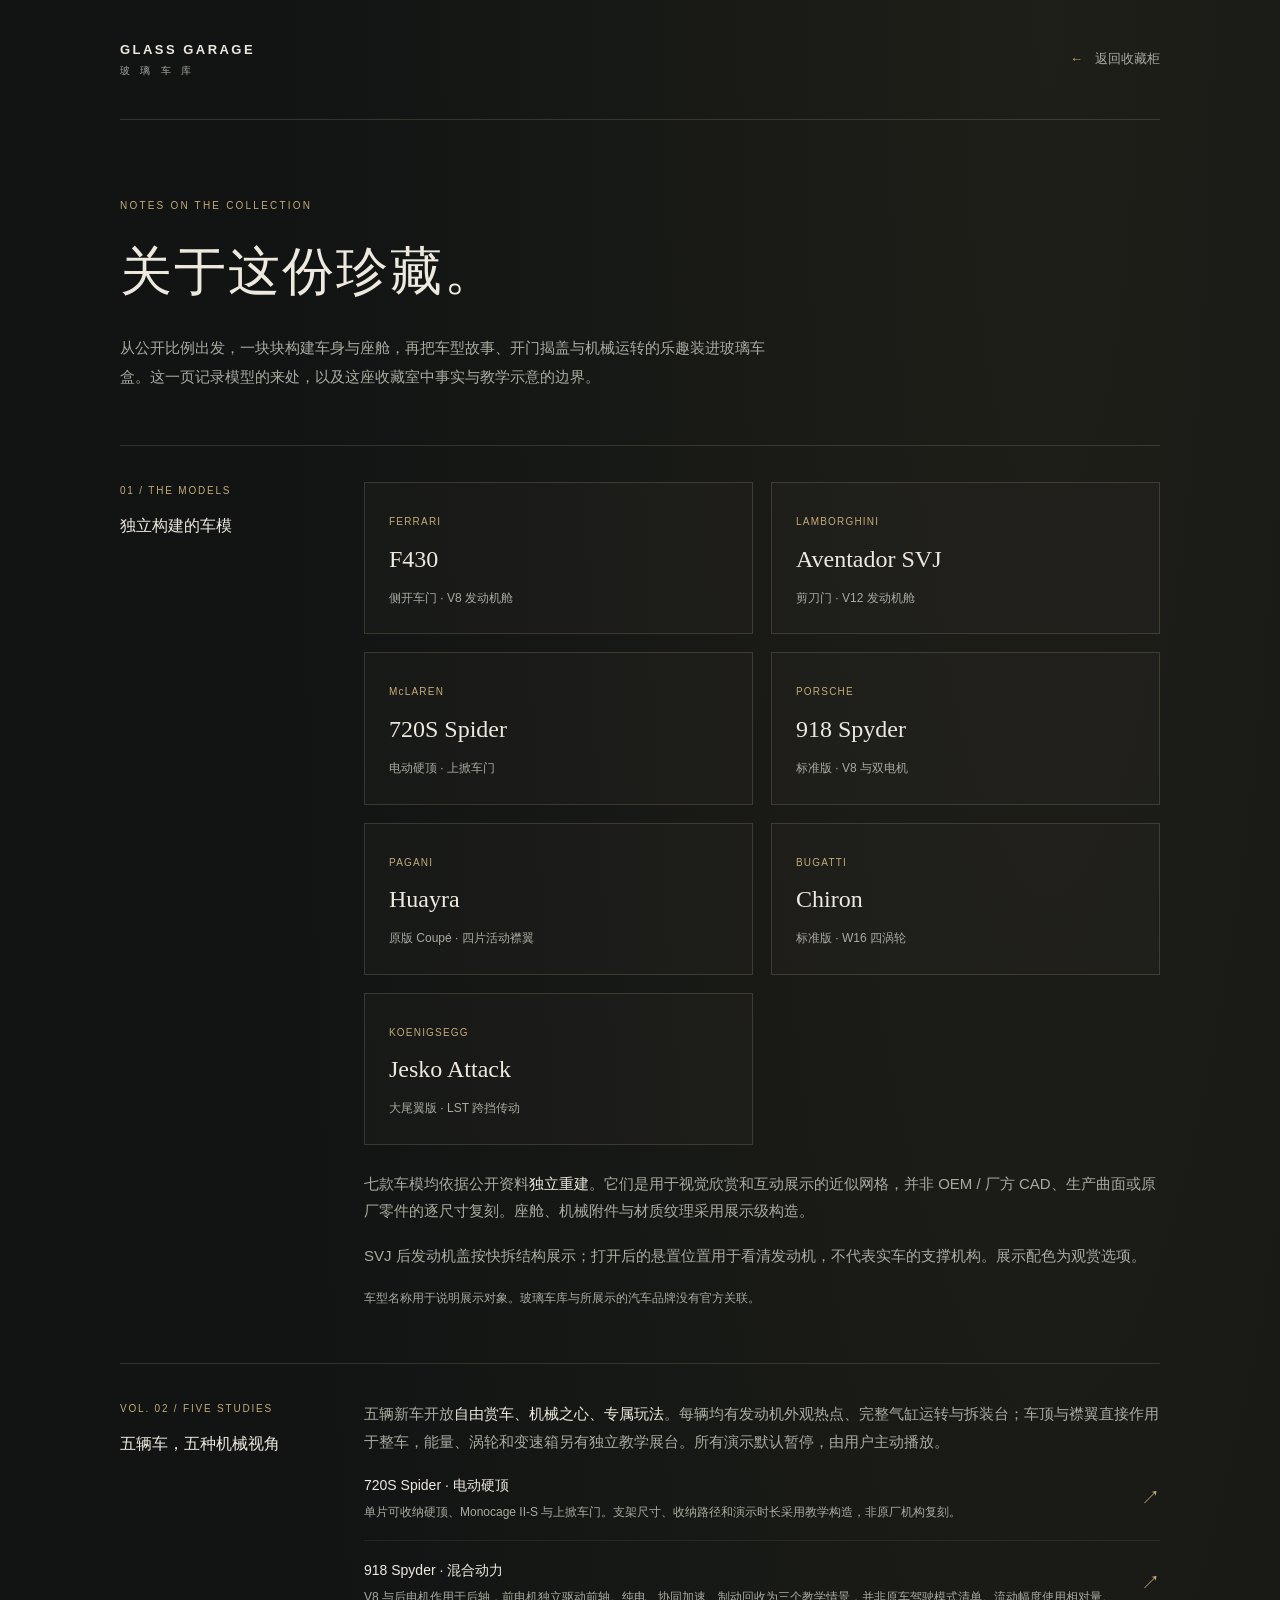
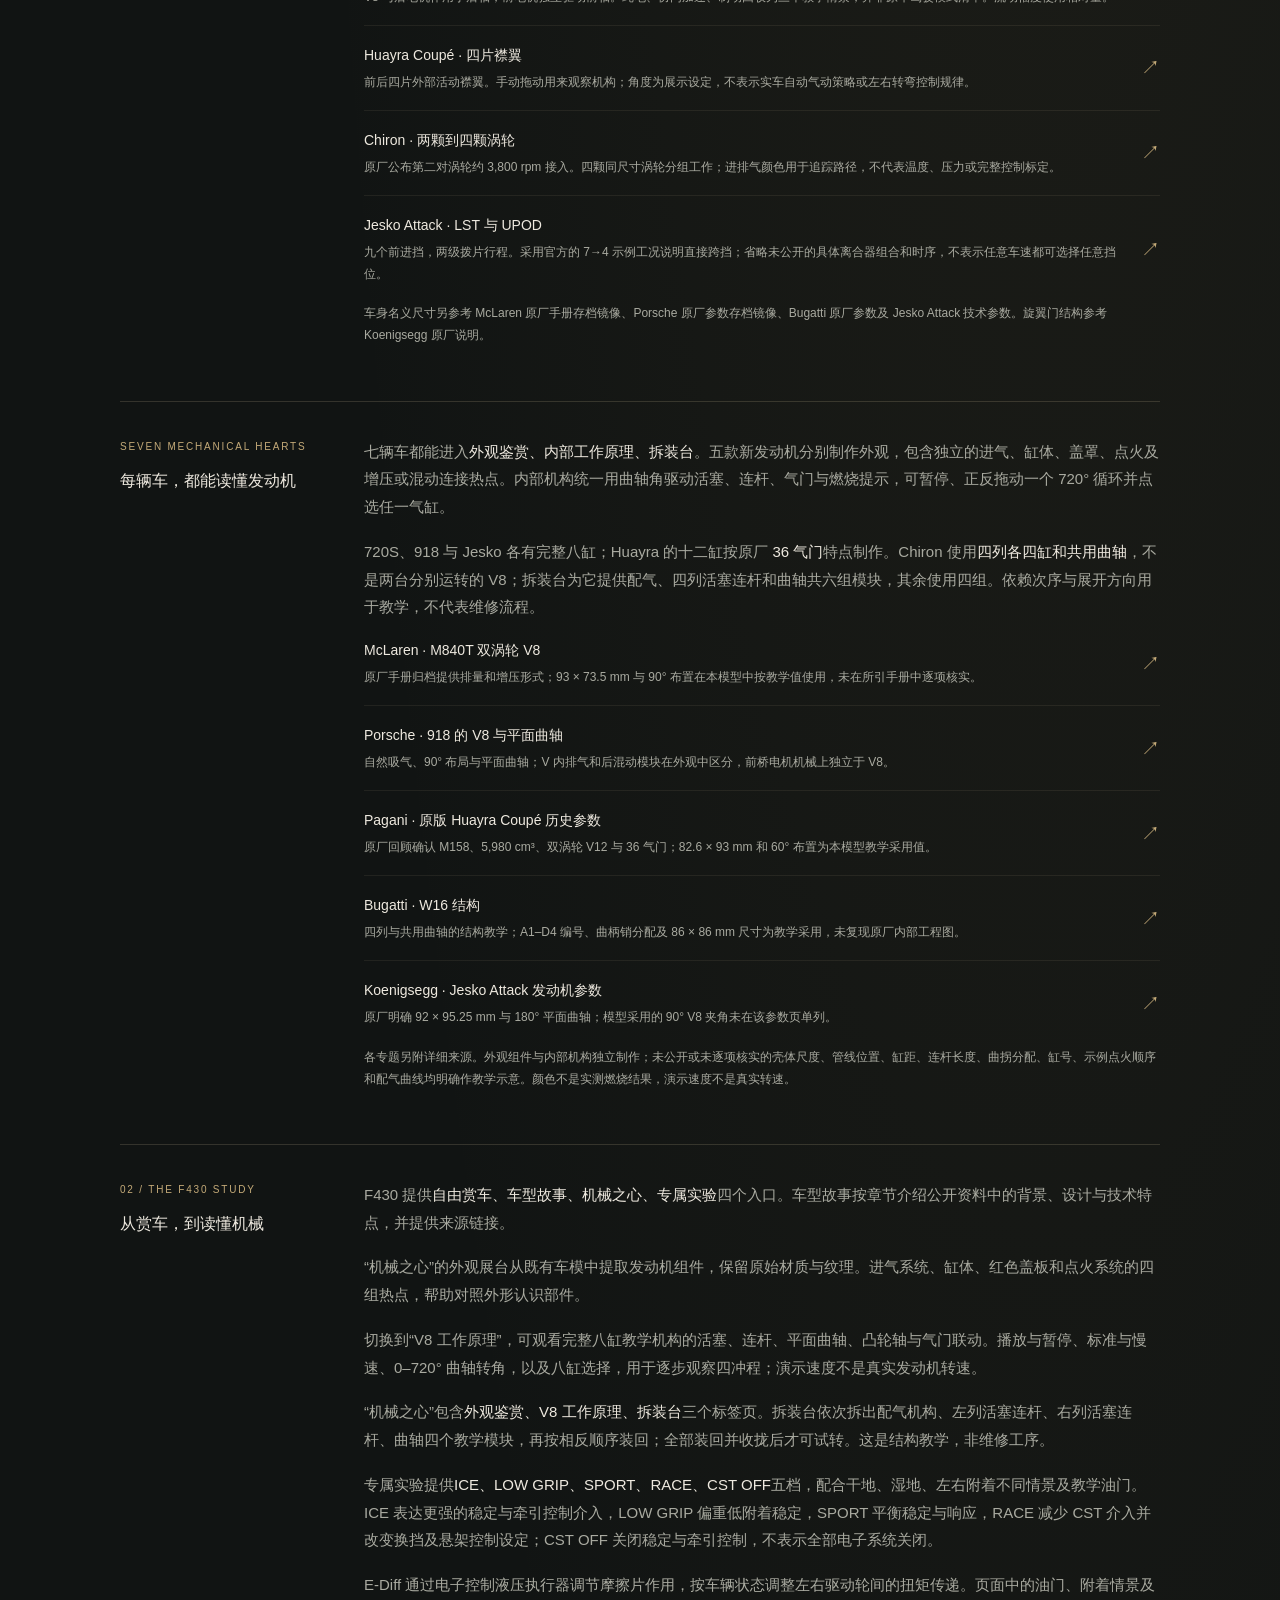
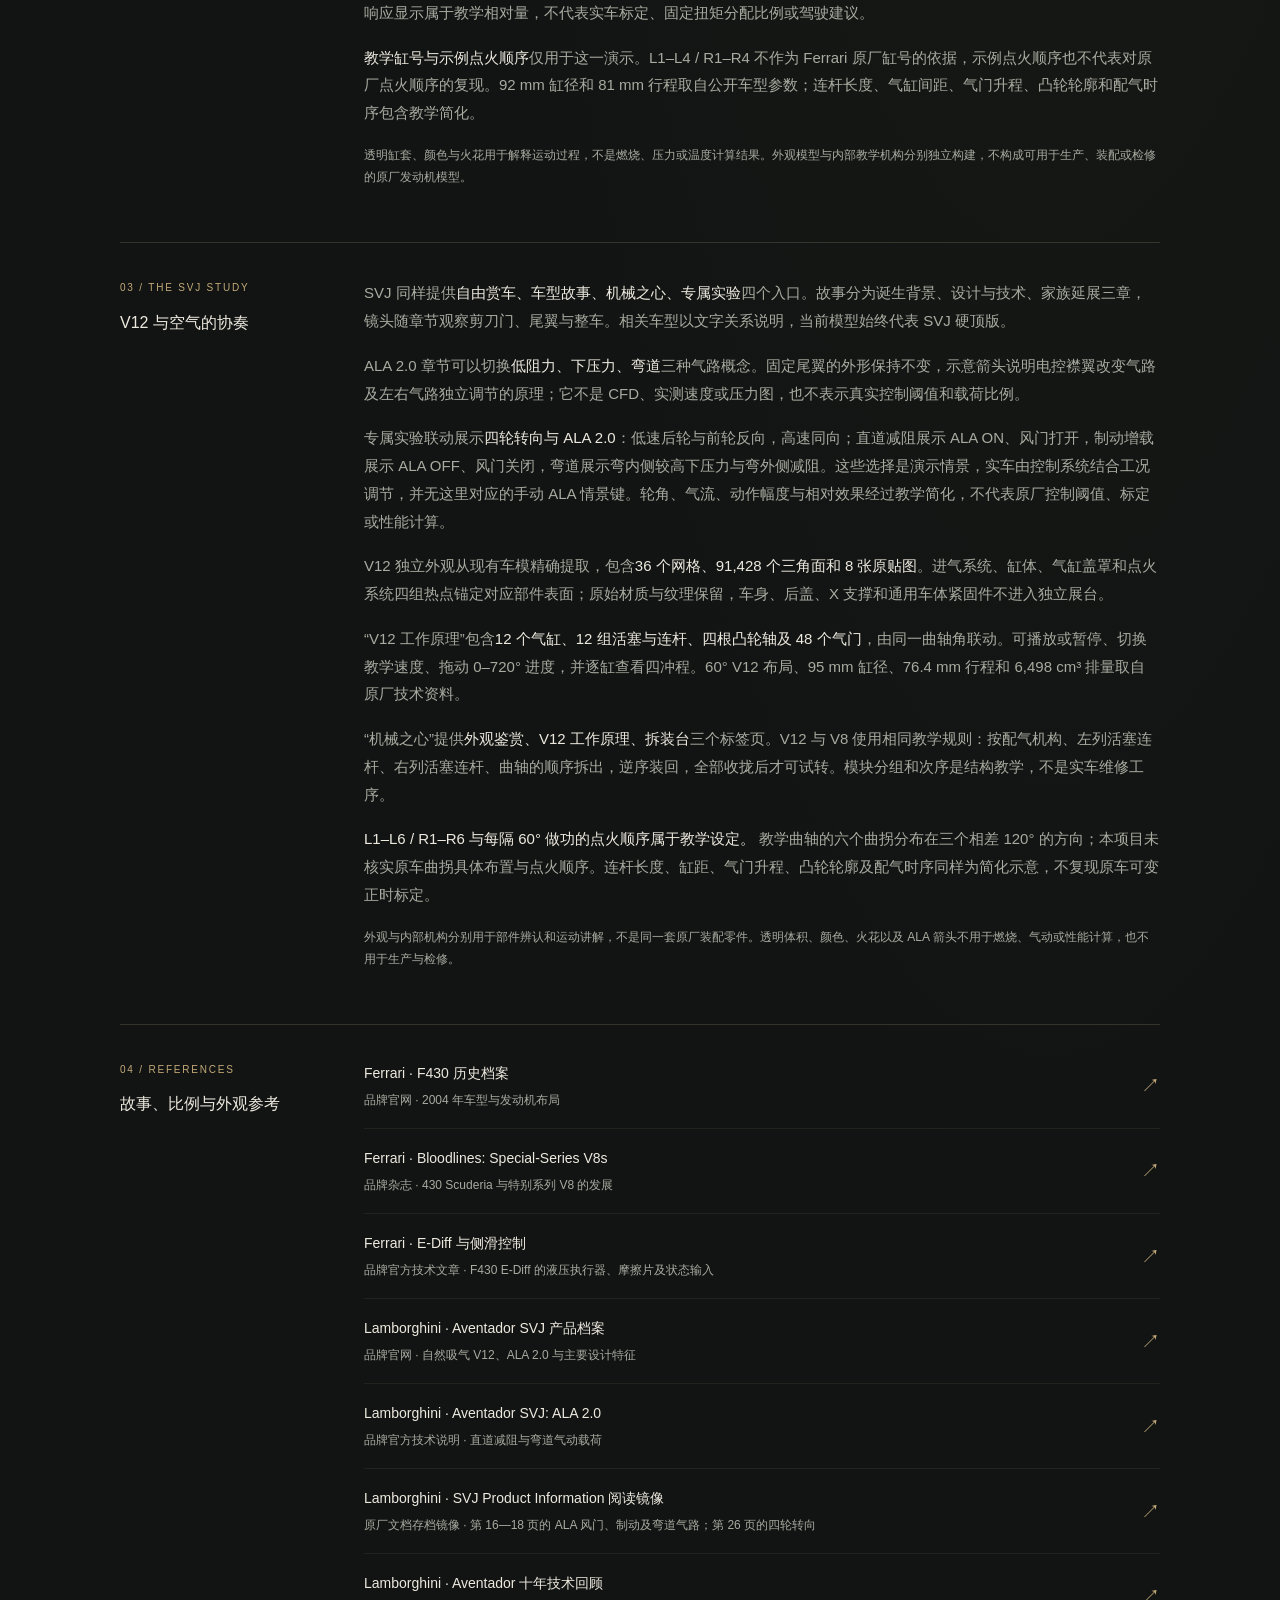
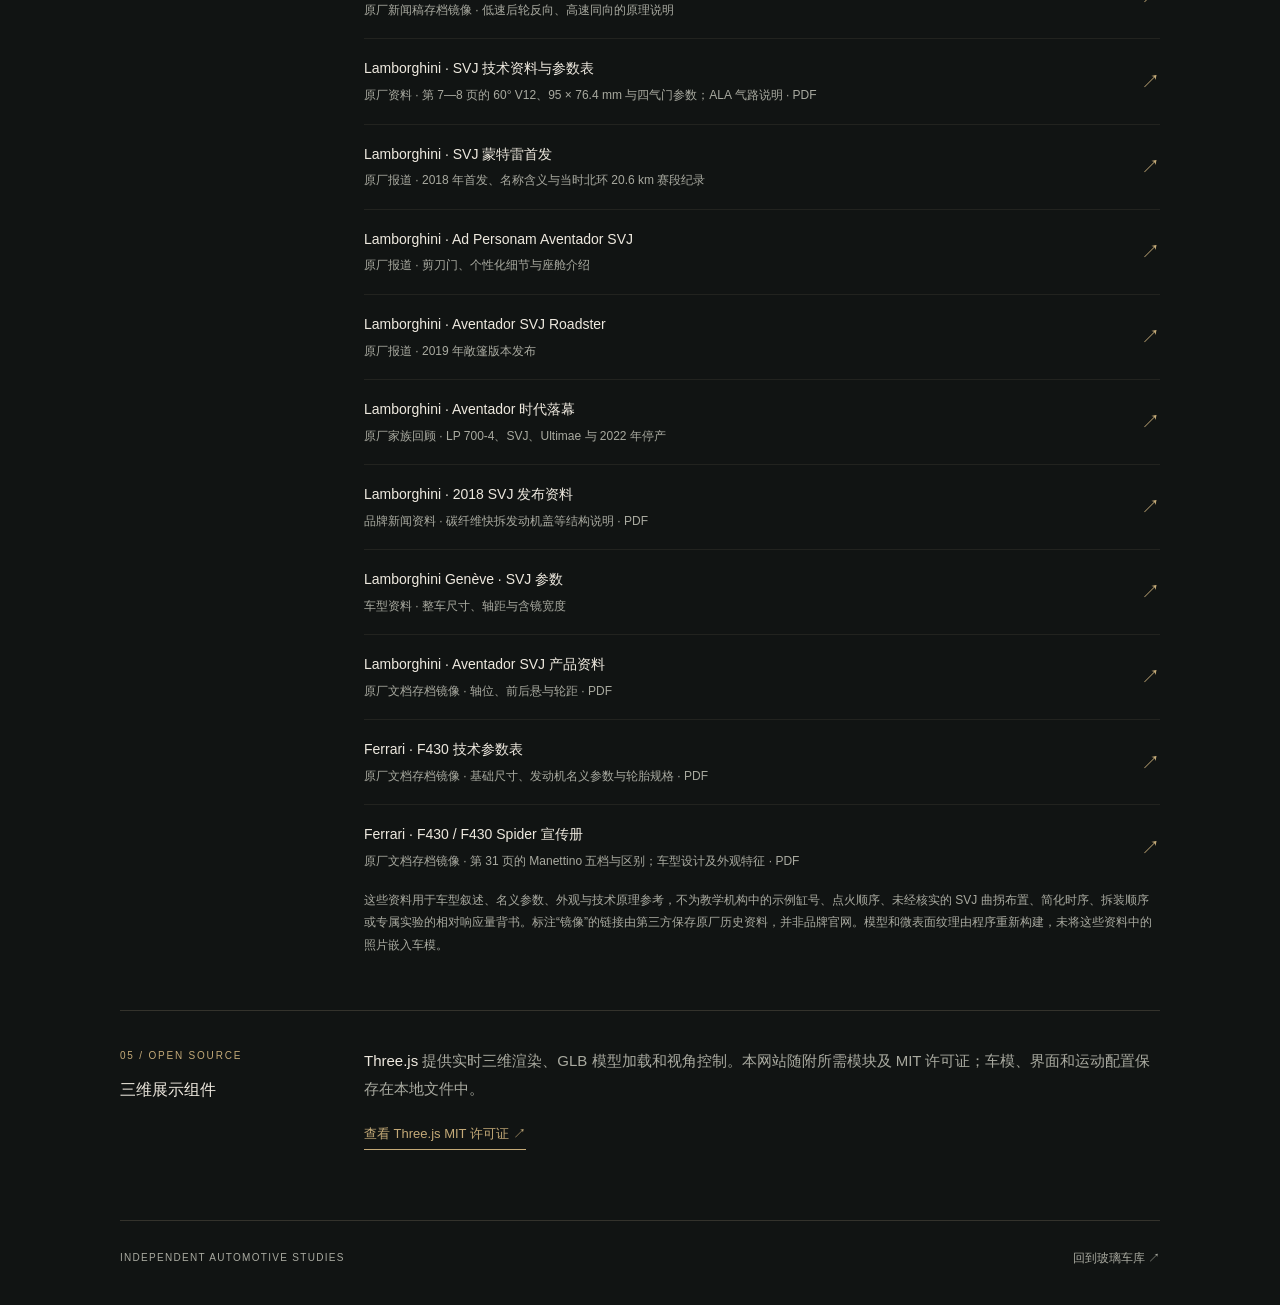
==== credits.html @ 68566d53 "Publish Glass Garage v6 static website" ====
<!doctype html>
<html lang="zh-CN">
<head>
  <meta charset="utf-8">
  <meta name="viewport" content="width=device-width,initial-scale=1">
  <meta name="theme-color" content="#111413">
  <meta name="description" content="七款独立车模、发动机运转与拆装台、专属机械玩法，以及 F430 与 Aventador SVJ 的故事。查阅车型原厂来源与教学示意的边界。">
  <title>模型与资料说明 · 玻璃车库</title>
  <style>
    :root{color-scheme:dark;--bg:#111413;--ink:#eee9df;--muted:#a9aaa0;--accent:#c4aa78;--line:rgba(207,191,155,.18)}
    *{box-sizing:border-box}html{background:var(--bg)}body{margin:0;color:var(--ink);font:15px/1.85 "Microsoft YaHei","PingFang SC",sans-serif;background:radial-gradient(ellipse at 82% 0,rgba(167,136,78,.09),transparent 52%),var(--bg)}
    a{color:inherit;text-decoration:none}a:focus-visible{outline:2px solid var(--accent);outline-offset:7px}a:hover{color:var(--accent)}
    header,main,footer{width:min(1040px,calc(100% - 96px));margin:auto}header{padding:38px 0;display:flex;justify-content:space-between;gap:24px;align-items:center;border-bottom:1px solid var(--line)}
    .brand{font-size:13px;font-weight:600;letter-spacing:.19em}.brand small{display:block;font-size:10px;color:var(--muted);font-weight:400;letter-spacing:.38em}.back{color:var(--muted);font-size:13px}.back span{color:var(--accent);margin-right:12px}
    main{padding:77px 0 70px}.eyebrow{margin:0 0 21px;font-size:10px;font-weight:500;color:var(--accent);letter-spacing:.22em}h1{font-family:"Songti SC","Noto Serif CJK SC","SimSun",serif;font-size:clamp(32px,5vw,52px);font-weight:400;line-height:1.4;letter-spacing:.04em;margin:0 0 24px}.intro{max-width:650px;color:var(--muted);margin:0;line-height:1.95}
    .section{display:grid;grid-template-columns:210px 1fr;gap:34px;padding-top:36px;margin-top:54px;border-top:1px solid var(--line)}h2{font-size:16px;font-weight:400;margin:0}.section-no{display:block;color:var(--accent);font-size:10px;letter-spacing:.18em;margin-bottom:10px}.section p{margin:0 0 17px;color:var(--muted)}.section p:last-child{margin-bottom:0}.section strong{font-weight:500;color:var(--ink)}
    .cars{display:grid;grid-template-columns:1fr 1fr;gap:18px;margin-bottom:25px}.car{border:1px solid var(--line);padding:23px 24px;background:rgba(231,213,175,.018)}.car small{color:var(--accent);font-size:10px;letter-spacing:.12em}.car h3{font-family:Georgia,serif;font-size:24px;font-weight:400;margin:9px 0 6px;line-height:1.4}.car span{color:var(--muted);font-size:12px}
    .sources{padding:0;margin:0;list-style:none}.sources li+li{border-top:1px solid rgba(207,191,155,.09)}.sources a{display:flex;gap:20px;justify-content:space-between;align-items:center;padding:17px 0}.sources li:first-child a{padding-top:0}.source-title{font-size:14px;display:block}.source-note{font-size:12px;color:var(--muted);display:block;margin-top:2px}.arrow{color:var(--accent);font-size:19px;flex-shrink:0}.license{display:inline-block;margin-top:2px;padding-bottom:3px;border-bottom:1px solid var(--accent);color:var(--accent);font-size:13px}.fine{font-size:12px}
    footer{display:flex;justify-content:space-between;align-items:center;gap:20px;padding:26px 0 35px;border-top:1px solid var(--line);font-size:10px;letter-spacing:.13em;color:var(--muted)}footer a{font-size:12px;letter-spacing:0}
    @media(max-width:680px){header,main,footer{width:calc(100% - 40px)}header{padding:24px 0}.brand{font-size:11px}.brand small{font-size:9px}.back{font-size:12px}main{padding:47px 0 50px}.section{grid-template-columns:1fr;gap:22px;margin-top:37px;padding-top:27px}.section-no{display:inline-block;margin:0 12px 0 0}.cars{gap:10px}.car{padding:16px}.car h3{font-size:21px}.car span{font-size:11px}.source-title{font-size:13px}.source-note{font-size:11px}footer{align-items:flex-start}.intro,.section p{font-size:14px}}
    @media(prefers-reduced-motion:no-preference){a{transition:color .18s ease}}
  </style>
</head>
<body>
  <header>
    <a class="brand" href="./">GLASS GARAGE<small>玻 璃 车 库</small></a>
    <a class="back" href="./"><span aria-hidden="true">←</span>返回收藏柜</a>
  </header>
  <main>
    <p class="eyebrow">NOTES ON THE COLLECTION</p>
    <h1>关于这份珍藏。</h1>
    <p class="intro">从公开比例出发，一块块构建车身与座舱，再把车型故事、开门揭盖与机械运转的乐趣装进玻璃车盒。这一页记录模型的来处，以及这座收藏室中事实与教学示意的边界。</p>

    <section class="section" aria-labelledby="models-title">
      <h2 id="models-title"><span class="section-no">01 / THE MODELS</span>独立构建的车模</h2>
      <div>
        <div class="cars">
          <article class="car"><small>FERRARI</small><h3>F430</h3><span>侧开车门 · V8 发动机舱</span></article>
          <article class="car"><small>LAMBORGHINI</small><h3>Aventador SVJ</h3><span>剪刀门 · V12 发动机舱</span></article>
          <article class="car"><small>McLAREN</small><h3>720S Spider</h3><span>电动硬顶 · 上掀车门</span></article>
          <article class="car"><small>PORSCHE</small><h3>918 Spyder</h3><span>标准版 · V8 与双电机</span></article>
          <article class="car"><small>PAGANI</small><h3>Huayra</h3><span>原版 Coupé · 四片活动襟翼</span></article>
          <article class="car"><small>BUGATTI</small><h3>Chiron</h3><span>标准版 · W16 四涡轮</span></article>
          <article class="car"><small>KOENIGSEGG</small><h3>Jesko Attack</h3><span>大尾翼版 · LST 跨挡传动</span></article>
        </div>
        <p>七款车模均依据公开资料<strong>独立重建</strong>。它们是用于视觉欣赏和互动展示的近似网格，并非 OEM / 厂方 CAD、生产曲面或原厂零件的逐尺寸复刻。座舱、机械附件与材质纹理采用展示级构造。</p>
        <p>SVJ 后发动机盖按快拆结构展示；打开后的悬置位置用于看清发动机，不代表实车的支撑机构。展示配色为观赏选项。</p>
        <p class="fine">车型名称用于说明展示对象。玻璃车库与所展示的汽车品牌没有官方关联。</p>
      </div>
    </section>

    <section class="section" aria-labelledby="batch-study-title">
      <h2 id="batch-study-title"><span class="section-no">VOL. 02 / FIVE STUDIES</span>五辆车，五种机械视角</h2>
      <div>
        <p>五辆新车开放<strong>自由赏车、机械之心、专属玩法</strong>。每辆均有发动机外观热点、完整气缸运转与拆装台；车顶与襟翼直接作用于整车，能量、涡轮和变速箱另有独立教学展台。所有演示默认暂停，由用户主动播放。</p>
        <ul class="sources">
          <li><a href="https://www.mclaren.com/cars/gl_en/legacy/720s-spider" target="_blank" rel="noopener"><span><span class="source-title">720S Spider · 电动硬顶</span><span class="source-note">单片可收纳硬顶、Monocage II-S 与上掀车门。支架尺寸、收纳路径和演示时长采用教学构造，非原厂机构复刻。</span></span><span class="arrow">↗</span></a></li>
          <li><a href="https://newsroom.porsche.eu/en/press-kits/Media-Drive-Cayenne-E-Performance/10-Jahre-Porsche-918-Spyder.html" target="_blank" rel="noopener"><span><span class="source-title">918 Spyder · 混合动力</span><span class="source-note">V8 与后电机作用于后轴，前电机独立驱动前轴。纯电、协同加速、制动回收为三个教学情景，并非原车驾驶模式清单。流动幅度使用相对量。</span></span><span class="arrow">↗</span></a></li>
          <li><a href="https://www.pagani.com/huayra/" target="_blank" rel="noopener"><span><span class="source-title">Huayra Coupé · 四片襟翼</span><span class="source-note">前后四片外部活动襟翼。手动拖动用来观察机构；角度为展示设定，不表示实车自动气动策略或左右转弯控制规律。</span></span><span class="arrow">↗</span></a></li>
          <li><a href="https://newsroom.bugatti.com/press-releases/geneva-international-motor-show-2016" target="_blank" rel="noopener"><span><span class="source-title">Chiron · 两颗到四颗涡轮</span><span class="source-note">原厂公布第二对涡轮约 3,800 rpm 接入。四颗同尺寸涡轮分组工作；进排气颜色用于追踪路径，不代表温度、压力或完整控制标定。</span></span><span class="arrow">↗</span></a></li>
          <li><a href="https://www.koenigsegg.com/lst" target="_blank" rel="noopener"><span><span class="source-title">Jesko Attack · LST 与 UPOD</span><span class="source-note">九个前进挡，两级拨片行程。采用官方的 7→4 示例工况说明直接跨挡；省略未公开的具体离合器组合和时序，不表示任意车速都可选择任意挡位。</span></span><span class="arrow">↗</span></a></li>
        </ul>
        <p class="fine">车身名义尺寸另参考 <a href="https://kurumacatalog.com/wp-content/uploads/2021/01/2019_McLaren_720S_Spider_catalog.pdf" target="_blank" rel="noopener">McLaren 原厂手册存档镜像</a>、<a href="https://www.motorshow.me/uploadImages/GalleryDocs/Doc5853.pdf" target="_blank" rel="noopener">Porsche 原厂参数存档镜像</a>、<a href="https://bugatti-newsroom.imgix.net/66703700d9bf8f4b7ce9211c/211122_BU_Chiron%20ENG.pdf" target="_blank" rel="noopener">Bugatti 原厂参数</a>及 <a href="https://www.koenigsegg.com/technical-specifications-jesko-attack" target="_blank" rel="noopener">Jesko Attack 技术参数</a>。旋翼门结构参考 <a href="https://www.koenigsegg.com/dihedral-synchro-helix-doors" target="_blank" rel="noopener">Koenigsegg 原厂说明</a>。</p>
      </div>
    </section>

    <section class="section" aria-labelledby="batch-engine-title">
      <h2 id="batch-engine-title"><span class="section-no">SEVEN MECHANICAL HEARTS</span>每辆车，都能读懂发动机</h2>
      <div>
        <p>七辆车都能进入<strong>外观鉴赏、内部工作原理、拆装台</strong>。五款新发动机分别制作外观，包含独立的进气、缸体、盖罩、点火及增压或混动连接热点。内部机构统一用曲轴角驱动活塞、连杆、气门与燃烧提示，可暂停、正反拖动一个 720° 循环并点选任一气缸。</p>
        <p>720S、918 与 Jesko 各有完整八缸；Huayra 的十二缸按原厂 <strong>36 气门</strong>特点制作。Chiron 使用<strong>四列各四缸和共用曲轴</strong>，不是两台分别运转的 V8；拆装台为它提供配气、四列活塞连杆和曲轴共六组模块，其余使用四组。依赖次序与展开方向用于教学，不代表维修流程。</p>
        <ul class="sources">
          <li><a href="https://kurumacatalog.com/wp-content/uploads/2021/01/2019_McLaren_720S_Spider_catalog.pdf" target="_blank" rel="noopener"><span><span class="source-title">McLaren · M840T 双涡轮 V8</span><span class="source-note">原厂手册归档提供排量和增压形式；93 × 73.5 mm 与 90° 布置在本模型中按教学值使用，未在所引手册中逐项核实。</span></span><span class="arrow">↗</span></a></li>
          <li><a href="https://newsroom.porsche.com/en/company/porsche-eight-cylinder-engines-history-12690.html" target="_blank" rel="noopener"><span><span class="source-title">Porsche · 918 的 V8 与平面曲轴</span><span class="source-note">自然吸气、90° 布局与平面曲轴；V 内排气和后混动模块在外观中区分，前桥电机机械上独立于 V8。</span></span><span class="arrow">↗</span></a></li>
          <li><a href="https://www.pagani.com/app/uploads/2023/06/Pagani-25%C2%B0-Anniversario_Evento_Approndimenti_ITA.pdf" target="_blank" rel="noopener"><span><span class="source-title">Pagani · 原版 Huayra Coupé 历史参数</span><span class="source-note">原厂回顾确认 M158、5,980 cm³、双涡轮 V12 与 36 气门；82.6 × 93 mm 和 60° 布置为本模型教学采用值。</span></span><span class="arrow">↗</span></a></li>
          <li><a href="https://newsroom.bugatti.com/press-releases/bugatti-w16-engine-the-last-of-its-kind" target="_blank" rel="noopener"><span><span class="source-title">Bugatti · W16 结构</span><span class="source-note">四列与共用曲轴的结构教学；A1–D4 编号、曲柄销分配及 86 × 86 mm 尺寸为教学采用，未复现原厂内部工程图。</span></span><span class="arrow">↗</span></a></li>
          <li><a href="https://www.koenigsegg.com/technical-specifications-jesko-attack" target="_blank" rel="noopener"><span><span class="source-title">Koenigsegg · Jesko Attack 发动机参数</span><span class="source-note">原厂明确 92 × 95.25 mm 与 180° 平面曲轴；模型采用的 90° V8 夹角未在该参数页单列。</span></span><span class="arrow">↗</span></a></li>
        </ul>
        <p class="fine">各专题另附详细来源。外观组件与内部机构独立制作；未公开或未逐项核实的壳体尺度、管线位置、缸距、连杆长度、曲拐分配、缸号、示例点火顺序和配气曲线均明确作教学示意。颜色不是实测燃烧结果，演示速度不是真实转速。</p>
      </div>
    </section>

    <section class="section" aria-labelledby="f430-study-title">
      <h2 id="f430-study-title"><span class="section-no">02 / THE F430 STUDY</span>从赏车，到读懂机械</h2>
      <div>
        <p>F430 提供<strong>自由赏车、车型故事、机械之心、专属实验</strong>四个入口。车型故事按章节介绍公开资料中的背景、设计与技术特点，并提供来源链接。</p>
        <p>“机械之心”的外观展台从既有车模中提取发动机组件，保留原始材质与纹理。进气系统、缸体、红色盖板和点火系统的四组热点，帮助对照外形认识部件。</p>
        <p>切换到“V8 工作原理”，可观看完整八缸教学机构的活塞、连杆、平面曲轴、凸轮轴与气门联动。播放与暂停、标准与慢速、0–720° 曲轴转角，以及八缸选择，用于逐步观察四冲程；演示速度不是真实发动机转速。</p>
        <p>“机械之心”包含<strong>外观鉴赏、V8 工作原理、拆装台</strong>三个标签页。拆装台依次拆出配气机构、左列活塞连杆、右列活塞连杆、曲轴四个教学模块，再按相反顺序装回；全部装回并收拢后才可试转。这是结构教学，非维修工序。</p>
        <p>专属实验提供<strong>ICE、LOW GRIP、SPORT、RACE、CST OFF</strong>五档，配合干地、湿地、左右附着不同情景及教学油门。ICE 表达更强的稳定与牵引控制介入，LOW GRIP 偏重低附着稳定，SPORT 平衡稳定与响应，RACE 减少 CST 介入并改变换挡及悬架控制设定；CST OFF 关闭稳定与牵引控制，不表示全部电子系统关闭。</p>
        <p>E-Diff 通过电子控制液压执行器调节摩擦片作用，按车辆状态调整左右驱动轮间的扭矩传递。页面中的油门、附着情景及响应显示属于教学相对量，不代表实车标定、固定扭矩分配比例或驾驶建议。</p>
        <p><strong>教学缸号与示例点火顺序</strong>仅用于这一演示。L1–L4 / R1–R4 不作为 Ferrari 原厂缸号的依据，示例点火顺序也不代表对原厂点火顺序的复现。92 mm 缸径和 81 mm 行程取自公开车型参数；连杆长度、气缸间距、气门升程、凸轮轮廓和配气时序包含教学简化。</p>
        <p class="fine">透明缸套、颜色与火花用于解释运动过程，不是燃烧、压力或温度计算结果。外观模型与内部教学机构分别独立构建，不构成可用于生产、装配或检修的原厂发动机模型。</p>
      </div>
    </section>

    <section class="section" aria-labelledby="svj-study-title">
      <h2 id="svj-study-title"><span class="section-no">03 / THE SVJ STUDY</span>V12 与空气的协奏</h2>
      <div>
        <p>SVJ 同样提供<strong>自由赏车、车型故事、机械之心、专属实验</strong>四个入口。故事分为诞生背景、设计与技术、家族延展三章，镜头随章节观察剪刀门、尾翼与整车。相关车型以文字关系说明，当前模型始终代表 SVJ 硬顶版。</p>
        <p>ALA 2.0 章节可以切换<strong>低阻力、下压力、弯道</strong>三种气路概念。固定尾翼的外形保持不变，示意箭头说明电控襟翼改变气路及左右气路独立调节的原理；它不是 CFD、实测速度或压力图，也不表示真实控制阈值和载荷比例。</p>
        <p>专属实验联动展示<strong>四轮转向与 ALA 2.0</strong>：低速后轮与前轮反向，高速同向；直道减阻展示 ALA ON、风门打开，制动增载展示 ALA OFF、风门关闭，弯道展示弯内侧较高下压力与弯外侧减阻。这些选择是演示情景，实车由控制系统结合工况调节，并无这里对应的手动 ALA 情景键。轮角、气流、动作幅度与相对效果经过教学简化，不代表原厂控制阈值、标定或性能计算。</p>
        <p>V12 独立外观从现有车模精确提取，包含<strong>36 个网格、91,428 个三角面和 8 张原贴图</strong>。进气系统、缸体、气缸盖罩和点火系统四组热点锚定对应部件表面；原始材质与纹理保留，车身、后盖、X 支撑和通用车体紧固件不进入独立展台。</p>
        <p>“V12 工作原理”包含<strong>12 个气缸、12 组活塞与连杆、四根凸轮轴及 48 个气门</strong>，由同一曲轴角联动。可播放或暂停、切换教学速度、拖动 0–720° 进度，并逐缸查看四冲程。60° V12 布局、95 mm 缸径、76.4 mm 行程和 6,498 cm³ 排量取自原厂技术资料。</p>
        <p>“机械之心”提供<strong>外观鉴赏、V12 工作原理、拆装台</strong>三个标签页。V12 与 V8 使用相同教学规则：按配气机构、左列活塞连杆、右列活塞连杆、曲轴的顺序拆出，逆序装回，全部收拢后才可试转。模块分组和次序是结构教学，不是实车维修工序。</p>
        <p><strong>L1–L6 / R1–R6 与每隔 60° 做功的点火顺序属于教学设定。</strong> 教学曲轴的六个曲拐分布在三个相差 120° 的方向；本项目未核实原车曲拐具体布置与点火顺序。连杆长度、缸距、气门升程、凸轮轮廓及配气时序同样为简化示意，不复现原车可变正时标定。</p>
        <p class="fine">外观与内部机构分别用于部件辨认和运动讲解，不是同一套原厂装配零件。透明体积、颜色、火花以及 ALA 箭头不用于燃烧、气动或性能计算，也不用于生产与检修。</p>
      </div>
    </section>

    <section class="section" aria-labelledby="sources-title">
      <h2 id="sources-title"><span class="section-no">04 / REFERENCES</span>故事、比例与外观参考</h2>
      <div>
        <ul class="sources">
          <li><a href="https://www.ferrari.com/en-MG/history/garage/2004/f430" target="_blank" rel="noopener noreferrer"><span><span class="source-title">Ferrari · F430 历史档案</span><span class="source-note">品牌官网 · 2004 年车型与发动机布局</span></span><span class="arrow" aria-hidden="true">↗</span></a></li>
          <li><a href="https://www.ferrari.com/en-GR/magazine/articles/bloodlines-special-series-V8s?amp=true" target="_blank" rel="noopener noreferrer"><span><span class="source-title">Ferrari · Bloodlines: Special-Series V8s</span><span class="source-note">品牌杂志 · 430 Scuderia 与特别系列 V8 的发展</span></span><span class="arrow" aria-hidden="true">↗</span></a></li>
          <li><a href="https://www.ferrari.com/ja-JP/magazine/articles/great-ferrari-innovations-the-e-diff-and-side-slip-control" target="_blank" rel="noopener noreferrer"><span><span class="source-title">Ferrari · E-Diff 与侧滑控制</span><span class="source-note">品牌官方技术文章 · F430 E-Diff 的液压执行器、摩擦片及状态输入</span></span><span class="arrow" aria-hidden="true">↗</span></a></li>
          <li><a href="https://www.lamborghini.com/en-en/history/aventador-svj" target="_blank" rel="noopener noreferrer"><span><span class="source-title">Lamborghini · Aventador SVJ 产品档案</span><span class="source-note">品牌官网 · 自然吸气 V12、ALA 2.0 与主要设计特征</span></span><span class="arrow" aria-hidden="true">↗</span></a></li>
          <li><a href="https://www.lamborghini.com/en-en/news/aventador-svj-ala" target="_blank" rel="noopener noreferrer"><span><span class="source-title">Lamborghini · Aventador SVJ: ALA 2.0</span><span class="source-note">品牌官方技术说明 · 直道减阻与弯道气动载荷</span></span><span class="arrow" aria-hidden="true">↗</span></a></li>
          <li><a href="https://manuals.plus/m/395c5ae06f7aefc9c094ec7c3ea3106aeed467bb15cca8ed9c619cdd7780cf11" target="_blank" rel="noopener noreferrer"><span><span class="source-title">Lamborghini · SVJ Product Information 阅读镜像</span><span class="source-note">原厂文档存档镜像 · 第 16—18 页的 ALA 风门、制动及弯道气路；第 26 页的四轮转向</span></span><span class="arrow" aria-hidden="true">↗</span></a></li>
          <li><a href="https://lulop.com/en_EN/post/show/214448/lamborghini-aventador-10-innov.html" target="_blank" rel="noopener noreferrer"><span><span class="source-title">Lamborghini · Aventador 十年技术回顾</span><span class="source-note">原厂新闻稿存档镜像 · 低速后轮反向、高速同向的原理说明</span></span><span class="arrow" aria-hidden="true">↗</span></a></li>
          <li><a href="https://preview.thenewsmarket.com/Previews/lamb/DocumentAssets/540422.pdf" target="_blank" rel="noopener noreferrer"><span><span class="source-title">Lamborghini · SVJ 技术资料与参数表</span><span class="source-note">原厂资料 · 第 7—8 页的 60° V12、95 × 76.4 mm 与四气门参数；ALA 气路说明 · PDF</span></span><span class="arrow" aria-hidden="true">↗</span></a></li>
          <li><a href="https://www.lamborghini.com/fr-en/nouvelles/aventador-svj-unveiled-monterey-car-week" target="_blank" rel="noopener noreferrer"><span><span class="source-title">Lamborghini · SVJ 蒙特雷首发</span><span class="source-note">原厂报道 · 2018 年首发、名称含义与当时北环 20.6 km 赛段纪录</span></span><span class="arrow" aria-hidden="true">↗</span></a></li>
          <li><a href="https://www.lamborghini.com/jp-en/tiyanniyusu/ad-personam-aventador-svj-unique-every-detail" target="_blank" rel="noopener noreferrer"><span><span class="source-title">Lamborghini · Ad Personam Aventador SVJ</span><span class="source-note">原厂报道 · 剪刀门、个性化细节与座舱介绍</span></span><span class="arrow" aria-hidden="true">↗</span></a></li>
          <li><a href="https://www.lamborghini.com/fr-en/nouvelles/meet-aventador-svj-roadster" target="_blank" rel="noopener noreferrer"><span><span class="source-title">Lamborghini · Aventador SVJ Roadster</span><span class="source-note">原厂报道 · 2019 年敞篷版本发布</span></span><span class="arrow" aria-hidden="true">↗</span></a></li>
          <li><a href="https://www.lamborghini.com/es-en/noticias/end-of-an-era-with-the-last-lamborghini-aventador" target="_blank" rel="noopener noreferrer"><span><span class="source-title">Lamborghini · Aventador 时代落幕</span><span class="source-note">原厂家族回顾 · LP 700-4、SVJ、Ultimae 与 2022 年停产</span></span><span class="arrow" aria-hidden="true">↗</span></a></li>
          <li><a href="https://preview.thenewsmarket.com/Previews/lamb/DocumentAssets/518301.pdf" target="_blank" rel="noopener noreferrer"><span><span class="source-title">Lamborghini · 2018 SVJ 发布资料</span><span class="source-note">品牌新闻资料 · 碳纤维快拆发动机盖等结构说明 · PDF</span></span><span class="arrow" aria-hidden="true">↗</span></a></li>
          <li><a href="https://new.lamborghinigeneve.ch/en/models/aventador/aventador-svj/" target="_blank" rel="noopener noreferrer"><span><span class="source-title">Lamborghini Genève · SVJ 参数</span><span class="source-note">车型资料 · 整车尺寸、轴距与含镜宽度</span></span><span class="arrow" aria-hidden="true">↗</span></a></li>
          <li><a href="https://www.auto-brochures.com/makes/Lamborghini/aventador/Lamborghini_int%20Aventador_2019-svj.pdf" target="_blank" rel="noopener noreferrer"><span><span class="source-title">Lamborghini · Aventador SVJ 产品资料</span><span class="source-note">原厂文档存档镜像 · 轴位、前后悬与轮距 · PDF</span></span><span class="arrow" aria-hidden="true">↗</span></a></li>
          <li><a href="https://www.allcarcentral.com/Ferrari_pdf/Ferrari_f430-2009.pdf" target="_blank" rel="noopener noreferrer"><span><span class="source-title">Ferrari · F430 技术参数表</span><span class="source-note">原厂文档存档镜像 · 基础尺寸、发动机名义参数与轮胎规格 · PDF</span></span><span class="arrow" aria-hidden="true">↗</span></a></li>
          <li><a href="https://kurumacatalog.com/wp-content/uploads/2021/01/2005_Ferrari_F430_catalog.pdf" target="_blank" rel="noopener noreferrer"><span><span class="source-title">Ferrari · F430 / F430 Spider 宣传册</span><span class="source-note">原厂文档存档镜像 · 第 31 页的 Manettino 五档与区别；车型设计及外观特征 · PDF</span></span><span class="arrow" aria-hidden="true">↗</span></a></li>
        </ul>
        <p class="fine">这些资料用于车型叙述、名义参数、外观与技术原理参考，不为教学机构中的示例缸号、点火顺序、未经核实的 SVJ 曲拐布置、简化时序、拆装顺序或专属实验的相对响应量背书。标注“镜像”的链接由第三方保存原厂历史资料，并非品牌官网。模型和微表面纹理由程序重新构建，未将这些资料中的照片嵌入车模。</p>
      </div>
    </section>

    <section class="section" aria-labelledby="tools-title">
      <h2 id="tools-title"><span class="section-no">05 / OPEN SOURCE</span>三维展示组件</h2>
      <div>
        <p><strong>Three.js</strong> 提供实时三维渲染、GLB 模型加载和视角控制。本网站随附所需模块及 MIT 许可证；车模、界面和运动配置保存在本地文件中。</p>
        <a class="license" href="./vendor/three/LICENSE" target="_blank" rel="noopener">查看 Three.js MIT 许可证 <span aria-hidden="true">↗</span></a>
      </div>
    </section>
  </main>
  <footer><span>INDEPENDENT AUTOMOTIVE STUDIES</span><a href="./">回到玻璃车库 ↗</a></footer>
</body>
</html>
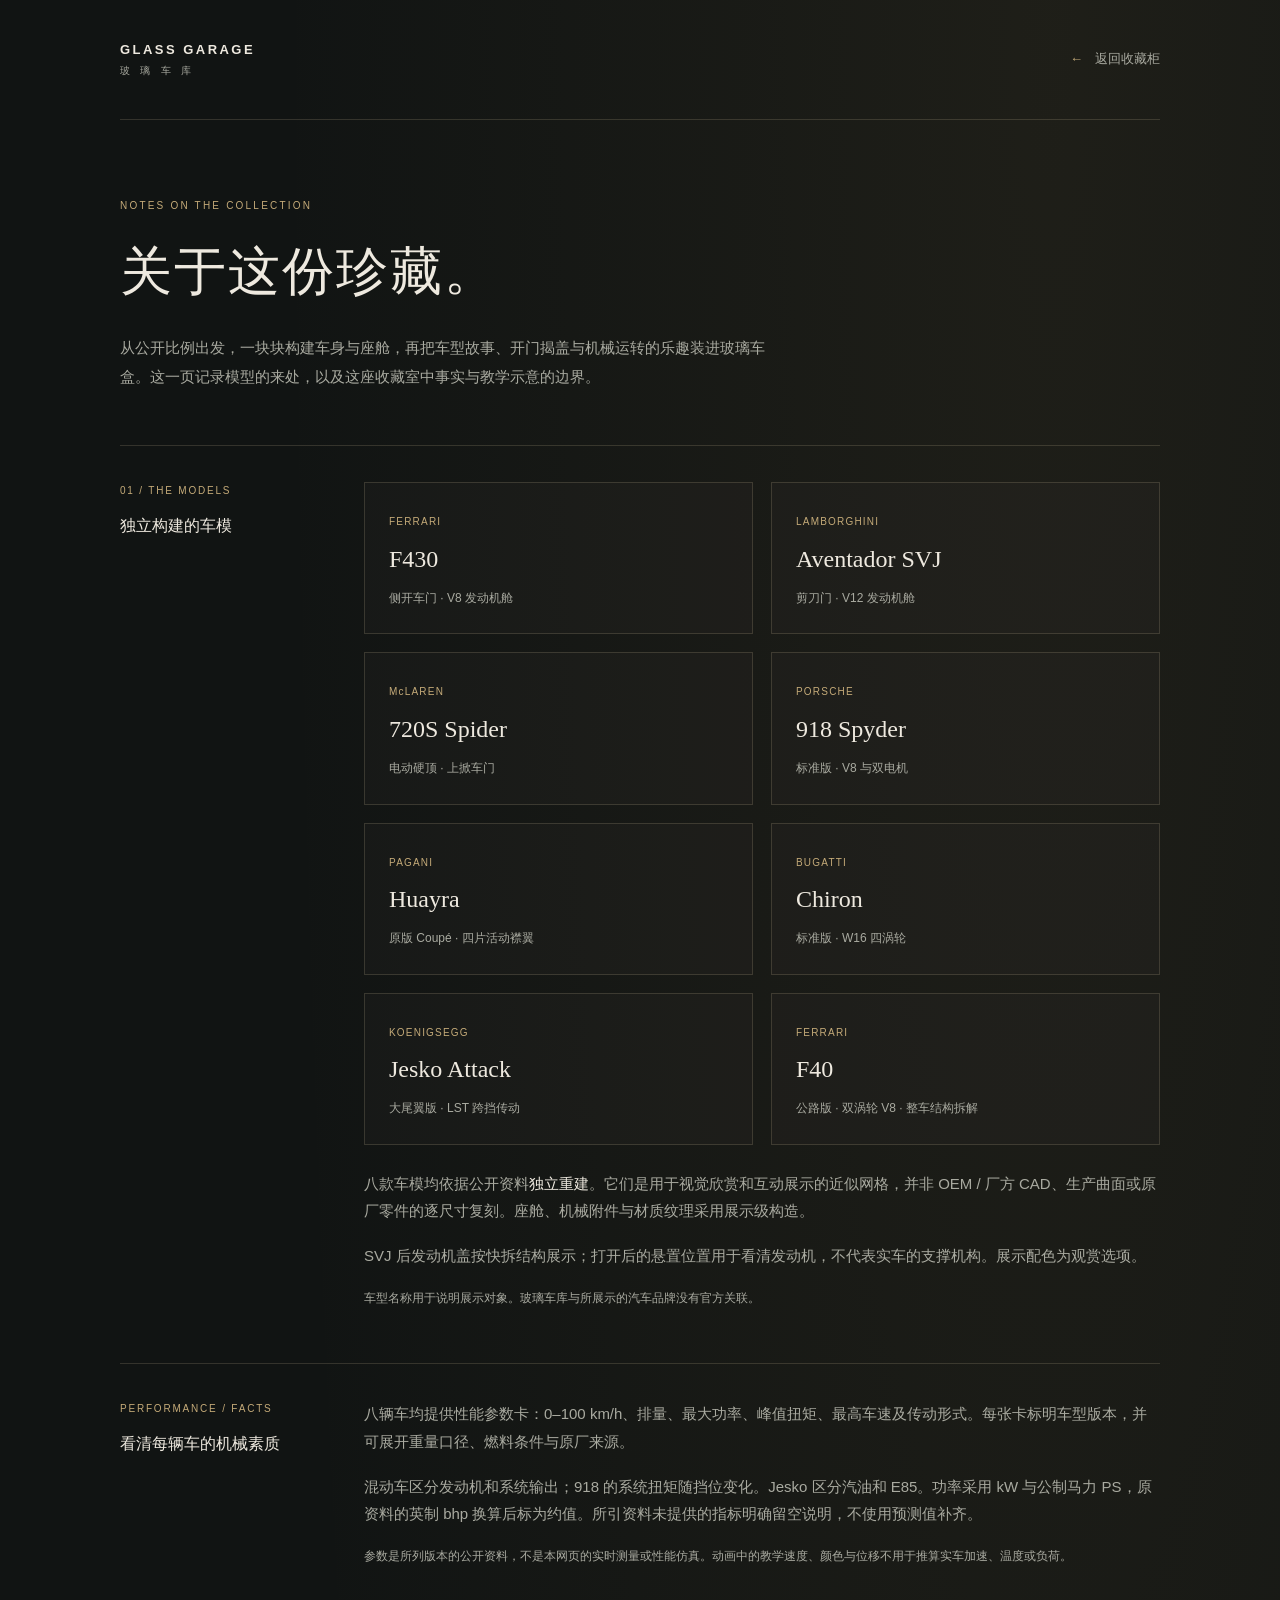
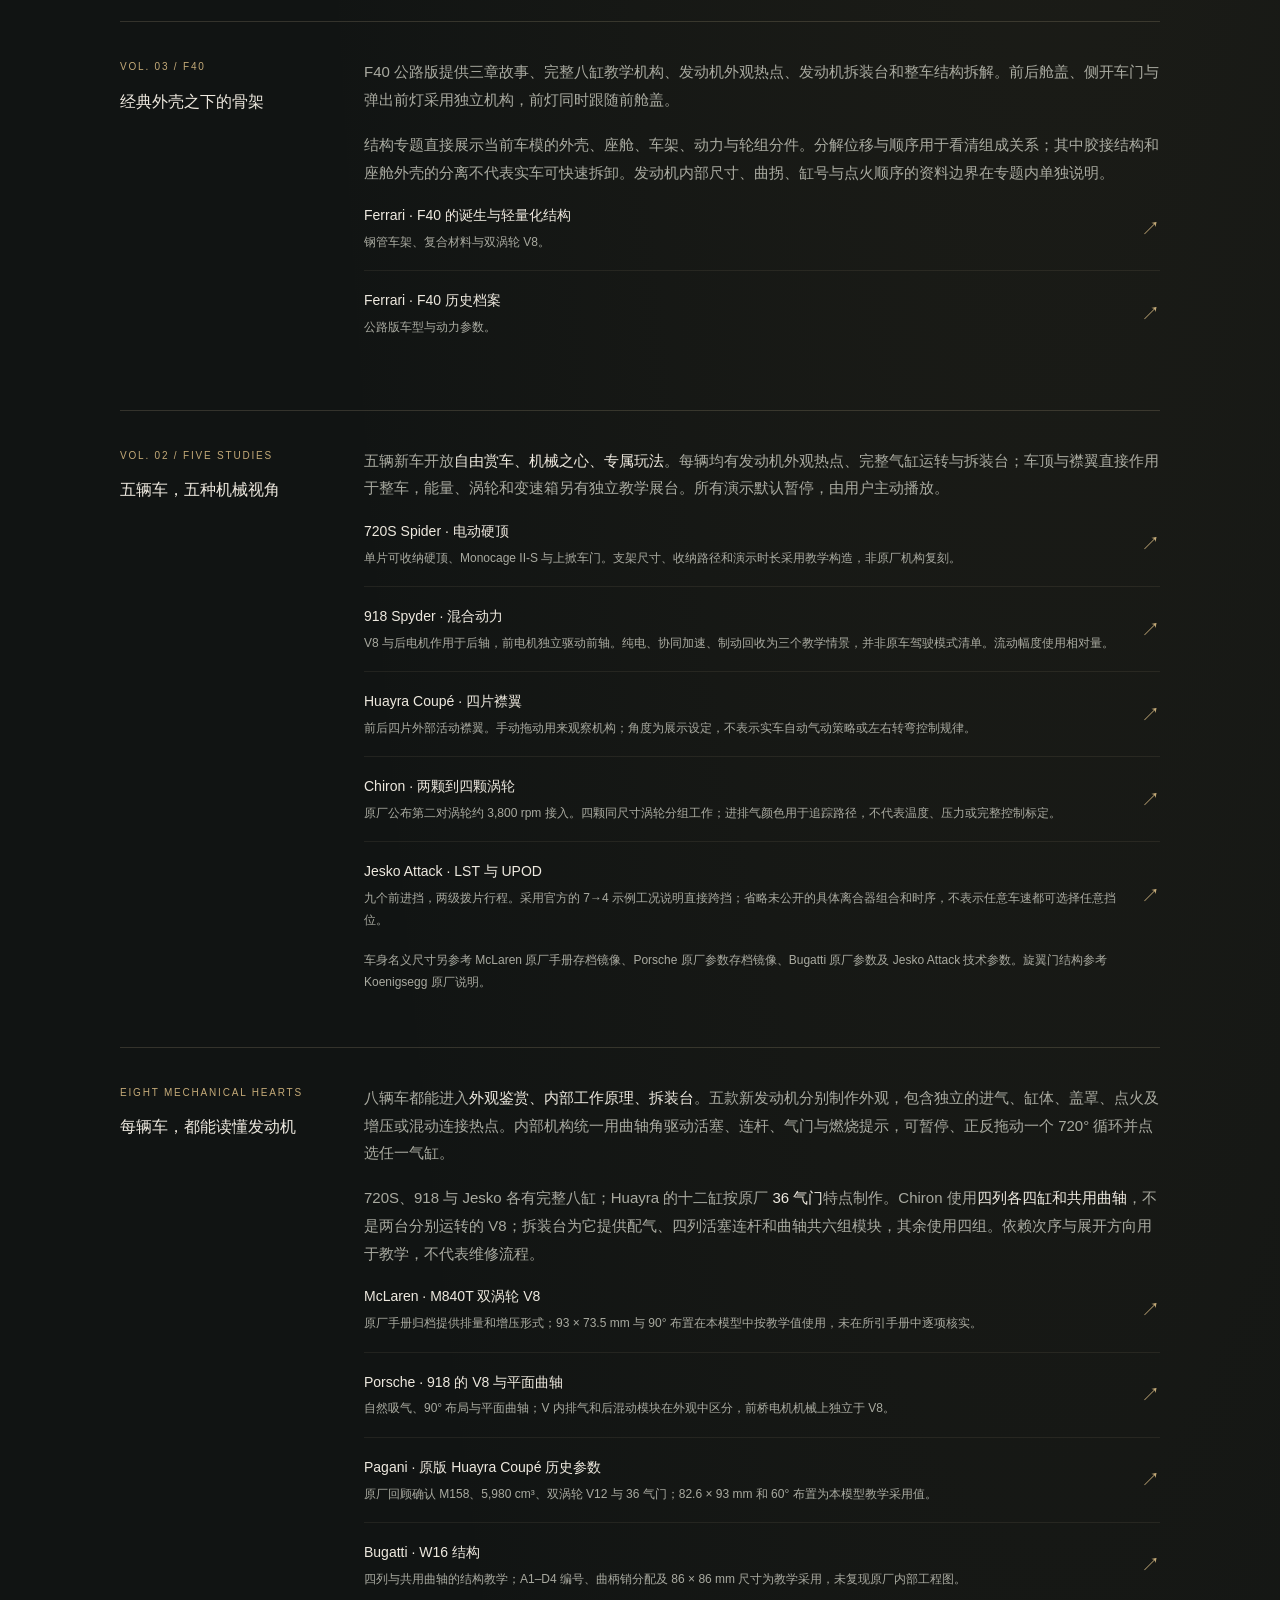
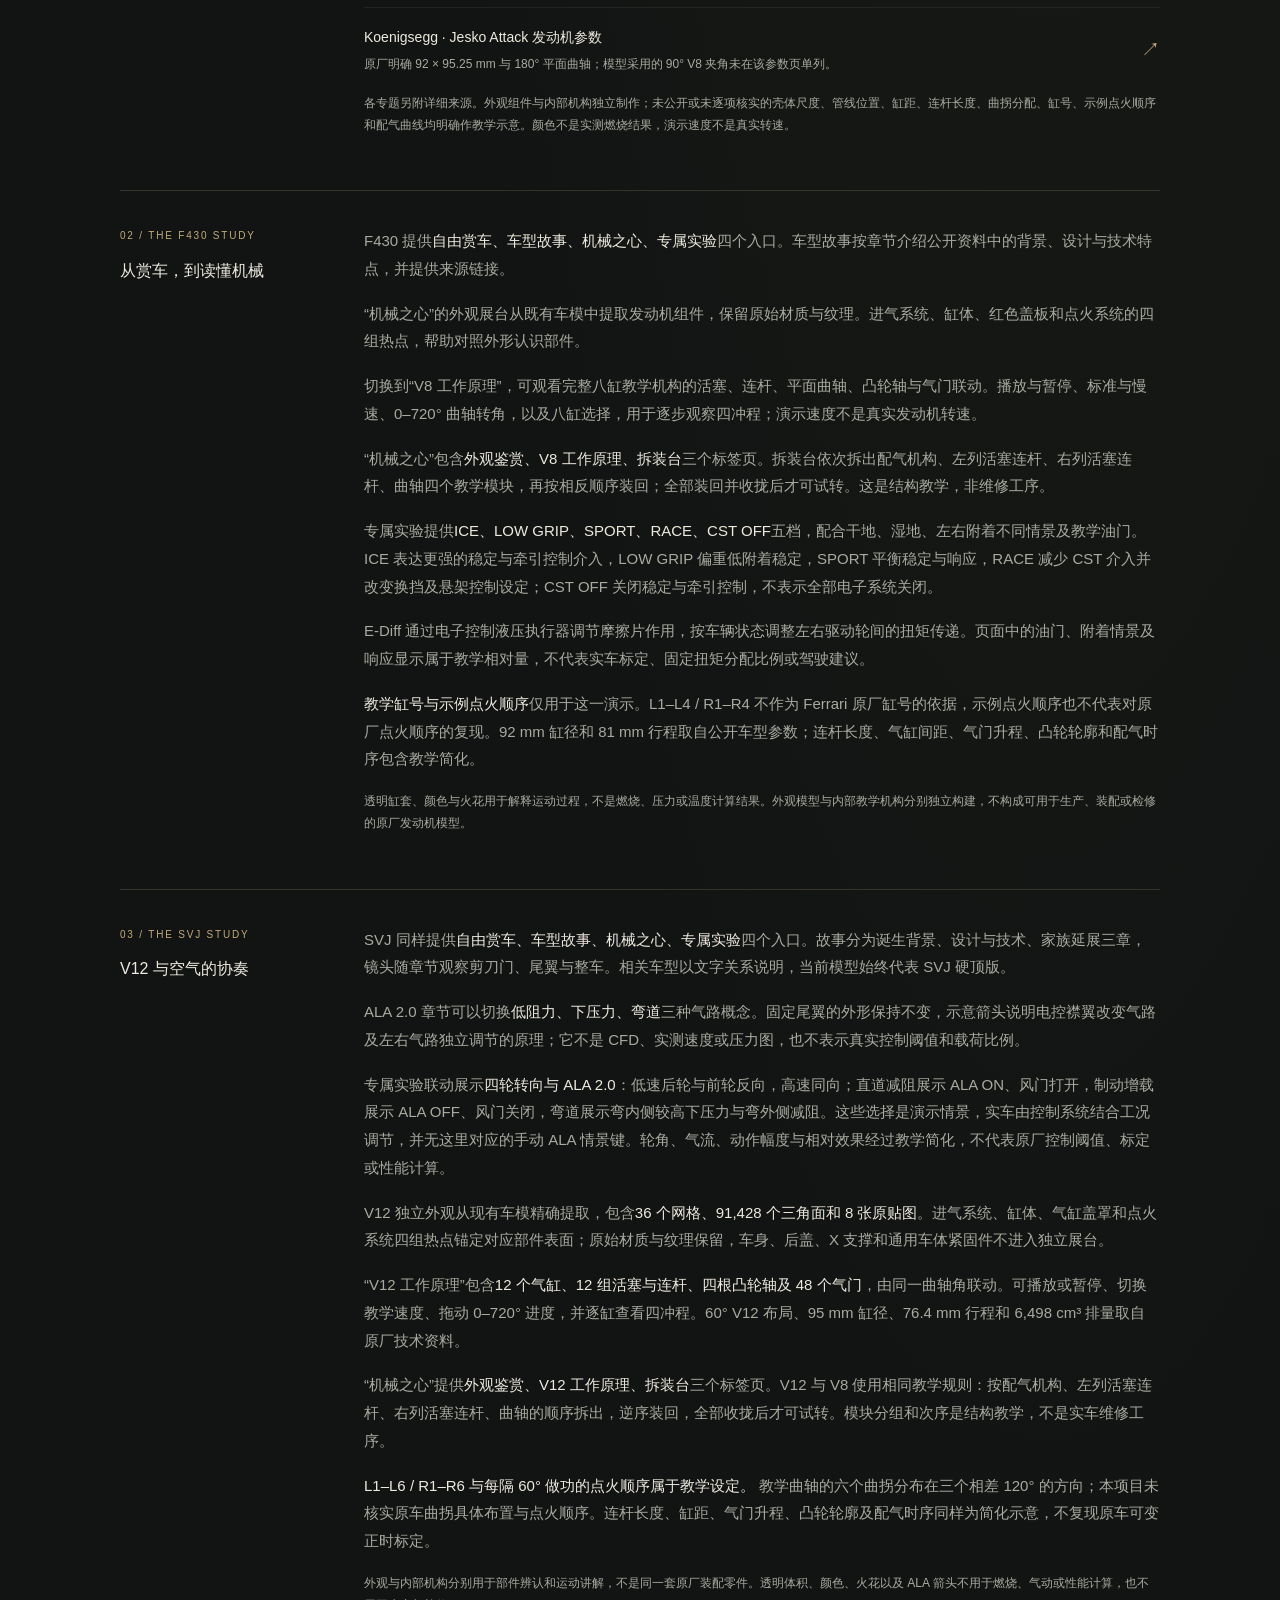
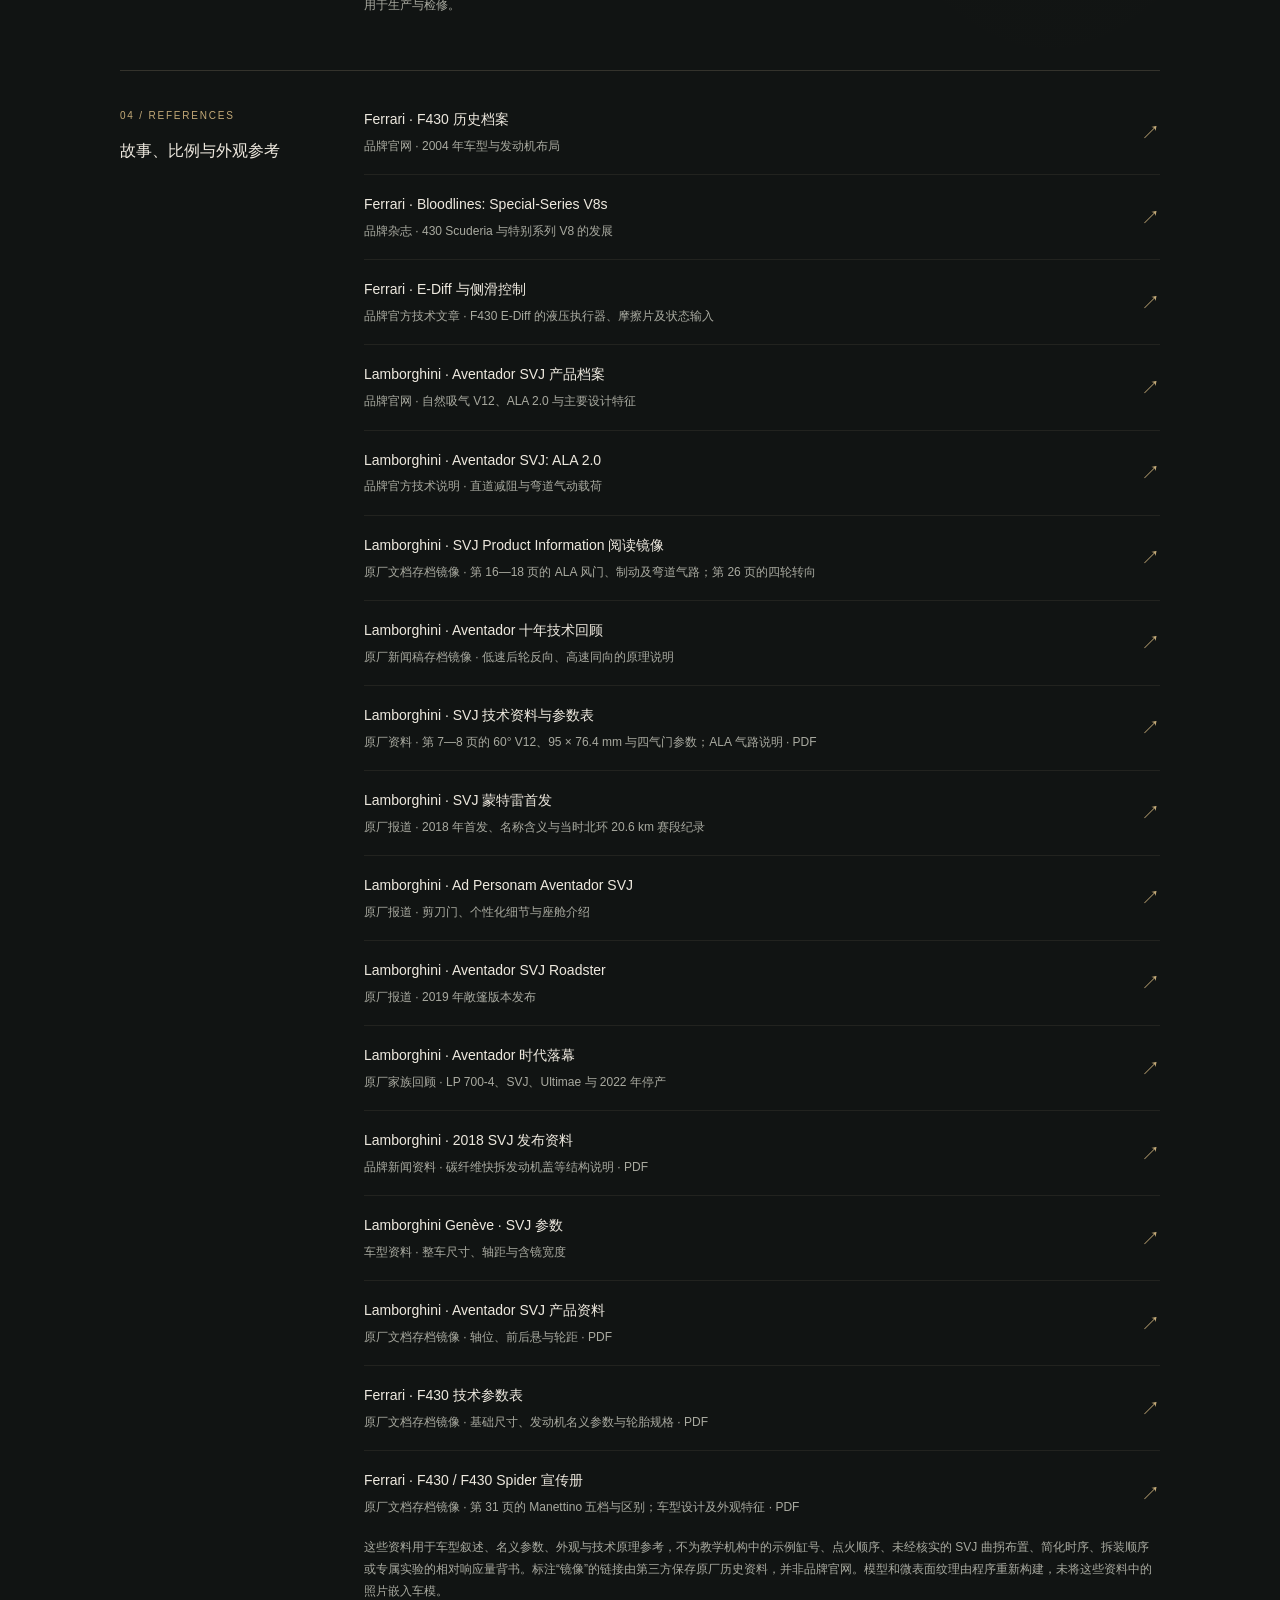
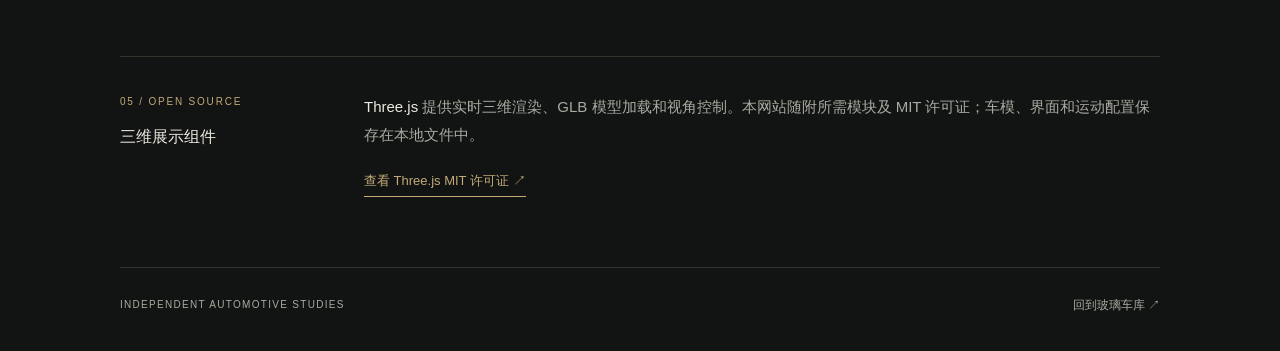
==== commit f9631410: "Add performance cards for eight cars and complete Ferrari F40 experience" ====
--- a/credits.html
+++ b/credits.html
@@ -42,10 +42,32 @@
           <article class="car"><small>PAGANI</small><h3>Huayra</h3><span>原版 Coupé · 四片活动襟翼</span></article>
           <article class="car"><small>BUGATTI</small><h3>Chiron</h3><span>标准版 · W16 四涡轮</span></article>
           <article class="car"><small>KOENIGSEGG</small><h3>Jesko Attack</h3><span>大尾翼版 · LST 跨挡传动</span></article>
+          <article class="car"><small>FERRARI</small><h3>F40</h3><span>公路版 · 双涡轮 V8 · 整车结构拆解</span></article>
         </div>
-        <p>七款车模均依据公开资料<strong>独立重建</strong>。它们是用于视觉欣赏和互动展示的近似网格，并非 OEM / 厂方 CAD、生产曲面或原厂零件的逐尺寸复刻。座舱、机械附件与材质纹理采用展示级构造。</p>
+        <p>八款车模均依据公开资料<strong>独立重建</strong>。它们是用于视觉欣赏和互动展示的近似网格，并非 OEM / 厂方 CAD、生产曲面或原厂零件的逐尺寸复刻。座舱、机械附件与材质纹理采用展示级构造。</p>
         <p>SVJ 后发动机盖按快拆结构展示；打开后的悬置位置用于看清发动机，不代表实车的支撑机构。展示配色为观赏选项。</p>
         <p class="fine">车型名称用于说明展示对象。玻璃车库与所展示的汽车品牌没有官方关联。</p>
+      </div>
+    </section>
+
+    <section class="section" aria-labelledby="performance-title">
+      <h2 id="performance-title"><span class="section-no">PERFORMANCE / FACTS</span>看清每辆车的机械素质</h2>
+      <div>
+        <p>八辆车均提供性能参数卡：0–100 km/h、排量、最大功率、峰值扭矩、最高车速及传动形式。每张卡标明车型版本，并可展开重量口径、燃料条件与原厂来源。</p>
+        <p>混动车区分发动机和系统输出；918 的系统扭矩随挡位变化。Jesko 区分汽油和 E85。功率采用 kW 与公制马力 PS，原资料的英制 bhp 换算后标为约值。所引资料未提供的指标明确留空说明，不使用预测值补齐。</p>
+        <p class="fine">参数是所列版本的公开资料，不是本网页的实时测量或性能仿真。动画中的教学速度、颜色与位移不用于推算实车加速、温度或负荷。</p>
+      </div>
+    </section>
+
+    <section class="section" aria-labelledby="f40-study-title">
+      <h2 id="f40-study-title"><span class="section-no">VOL. 03 / F40</span>经典外壳之下的骨架</h2>
+      <div>
+        <p>F40 公路版提供三章故事、完整八缸教学机构、发动机外观热点、发动机拆装台和整车结构拆解。前后舱盖、侧开车门与弹出前灯采用独立机构，前灯同时跟随前舱盖。</p>
+        <p>结构专题直接展示当前车模的外壳、座舱、车架、动力与轮组分件。分解位移与顺序用于看清组成关系；其中胶接结构和座舱外壳的分离不代表实车可快速拆卸。发动机内部尺寸、曲拐、缸号与点火顺序的资料边界在专题内单独说明。</p>
+        <ul class="sources">
+          <li><a href="https://www.ferrari.com/en-HU/history/moments/1987/enzos-dream/more" target="_blank" rel="noopener"><span><span class="source-title">Ferrari · F40 的诞生与轻量化结构</span><span class="source-note">钢管车架、复合材料与双涡轮 V8。</span></span><span class="arrow">↗</span></a></li>
+          <li><a href="https://www.ferrari.com/en-EC/history/garage/1987/f40" target="_blank" rel="noopener"><span><span class="source-title">Ferrari · F40 历史档案</span><span class="source-note">公路版车型与动力参数。</span></span><span class="arrow">↗</span></a></li>
+        </ul>
       </div>
     </section>
 
@@ -65,9 +87,9 @@
     </section>
 
     <section class="section" aria-labelledby="batch-engine-title">
-      <h2 id="batch-engine-title"><span class="section-no">SEVEN MECHANICAL HEARTS</span>每辆车，都能读懂发动机</h2>
+      <h2 id="batch-engine-title"><span class="section-no">EIGHT MECHANICAL HEARTS</span>每辆车，都能读懂发动机</h2>
       <div>
-        <p>七辆车都能进入<strong>外观鉴赏、内部工作原理、拆装台</strong>。五款新发动机分别制作外观，包含独立的进气、缸体、盖罩、点火及增压或混动连接热点。内部机构统一用曲轴角驱动活塞、连杆、气门与燃烧提示，可暂停、正反拖动一个 720° 循环并点选任一气缸。</p>
+        <p>八辆车都能进入<strong>外观鉴赏、内部工作原理、拆装台</strong>。五款新发动机分别制作外观，包含独立的进气、缸体、盖罩、点火及增压或混动连接热点。内部机构统一用曲轴角驱动活塞、连杆、气门与燃烧提示，可暂停、正反拖动一个 720° 循环并点选任一气缸。</p>
         <p>720S、918 与 Jesko 各有完整八缸；Huayra 的十二缸按原厂 <strong>36 气门</strong>特点制作。Chiron 使用<strong>四列各四缸和共用曲轴</strong>，不是两台分别运转的 V8；拆装台为它提供配气、四列活塞连杆和曲轴共六组模块，其余使用四组。依赖次序与展开方向用于教学，不代表维修流程。</p>
         <ul class="sources">
           <li><a href="https://kurumacatalog.com/wp-content/uploads/2021/01/2019_McLaren_720S_Spider_catalog.pdf" target="_blank" rel="noopener"><span><span class="source-title">McLaren · M840T 双涡轮 V8</span><span class="source-note">原厂手册归档提供排量和增压形式；93 × 73.5 mm 与 90° 布置在本模型中按教学值使用，未在所引手册中逐项核实。</span></span><span class="arrow">↗</span></a></li>
